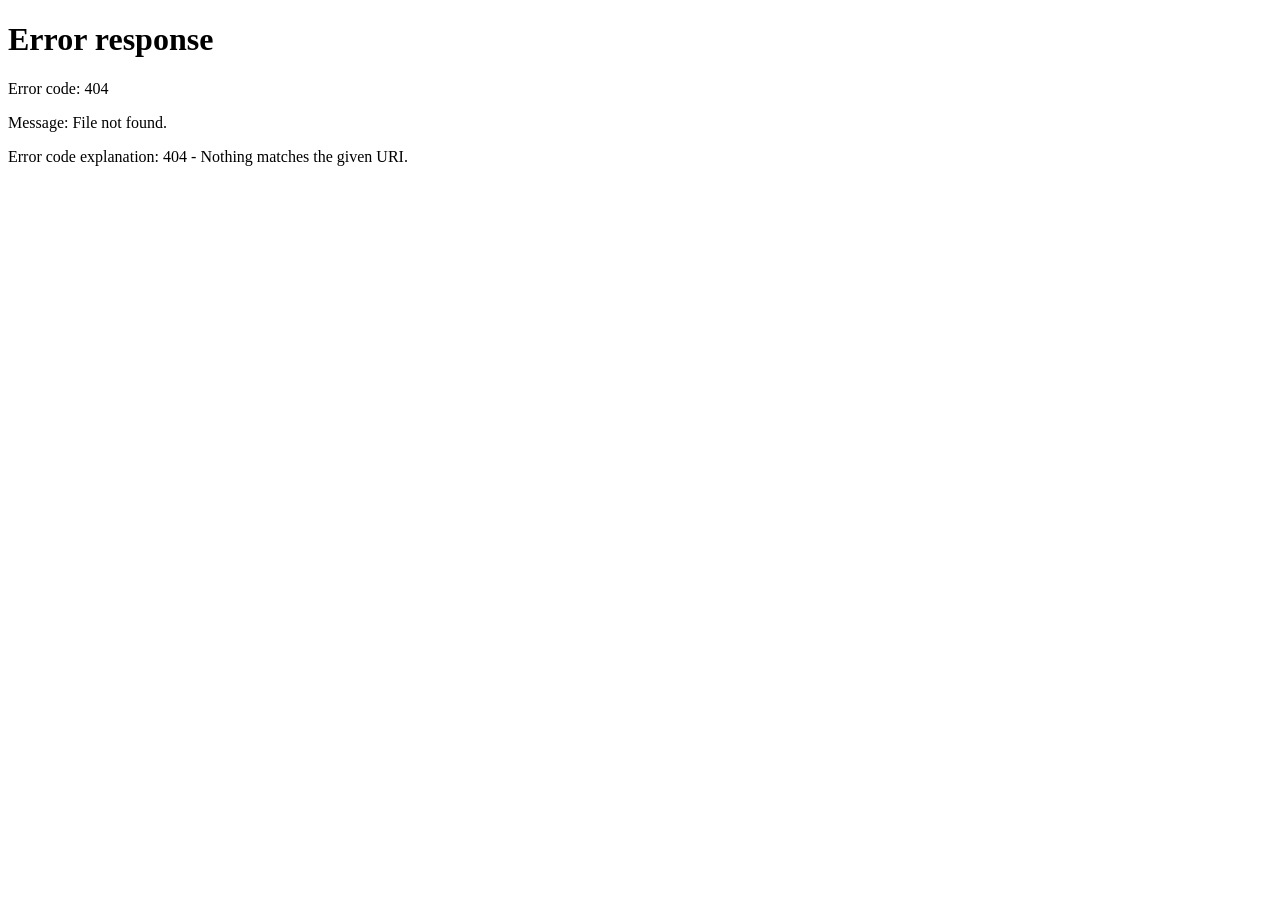
==== pages/bible.html @ bc44332d "Add files via upload" ====
<!DOCTYPE html>
<html lang="en">
<head>
  <meta charset="UTF-8" />
  <meta name="viewport" content="width=device-width, initial-scale=1.0" />
  <title>Faith & Flow — Bible</title>
  <link rel="stylesheet" href="../css/style.css" />
</head>
<body>

<canvas id="petal-canvas"></canvas>

<header class="app-header">
  <a href="dashboard.html" class="logo"><span class="logo-bloom">🌸</span> Faith &amp; Flow</a>
  <nav><ul class="nav-links">
    <li><a href="dashboard.html">Today</a></li>
    <li><a href="bible.html" class="active">Bible</a></li>
    <li><a href="books.html">Books</a></li>
  </ul></nav>
  <div class="header-right">
    <span class="user-name" id="user-name"></span>
    <button class="btn-logout" onclick="Auth.logout()">Sign out</button>
  </div>
</header>

<main class="page-wrap">
  <div class="bible-hero">
    <h1>The whole Bible</h1>
    <p class="progress-info" id="progress-text"></p>
    <div class="prog-bar"><div class="prog-fill" id="global-bar" style="width:0%"></div></div>
  </div>
  <div id="bible-root"></div>
</main>

<!-- Reflection modal -->
<div class="modal-overlay" id="modal" onclick="closeModal(event)">
  <div class="modal">
    <h3 id="modal-title">Reflection</h3>
    <p class="modal-sub" id="modal-sub"></p>
    <textarea id="modal-text" placeholder="What stood out to you in this chapter? Any thoughts, questions, or verses that hit different…"></textarea>
    <div class="modal-actions">
      <button class="btn-ghost" onclick="closeModalDirect()">Close</button>
      <button class="btn-save" onclick="saveReflection()">Save reflection</button>
    </div>
  </div>
</div>

<script src="../js/auth.js"></script>
<script src="../js/store.js"></script>
<script src="../js/bible.js"></script>
<script>
  if (!Auth.requireAuth()) throw '';
  document.getElementById('user-name').textContent = Auth.currentUser().name;

  // ── Floating petals ───────────────────────────────
  (function(){
    const canvas = document.getElementById('petal-canvas');
    const ctx = canvas.getContext('2d');
    const petals = [];
    const EMOJIS = ['🌸','🌺','✿','❀','🌷','✦','⋆'];
    function resize(){ canvas.width = window.innerWidth; canvas.height = window.innerHeight; }
    window.addEventListener('resize', resize); resize();
    for (let i = 0; i < 18; i++) {
      petals.push({
        x: Math.random()*window.innerWidth, y: Math.random()*window.innerHeight,
        size: 10+Math.random()*12, speedY: .18+Math.random()*.4,
        speedX: (Math.random()-.5)*.22, rot: Math.random()*Math.PI*2,
        rotSpeed: (Math.random()-.5)*.013, opacity: .1+Math.random()*.2,
        emoji: EMOJIS[Math.floor(Math.random()*EMOJIS.length)],
        wobble: Math.random()*Math.PI*2, wobbleSpeed: .01+Math.random()*.018,
      });
    }
    function draw(){
      ctx.clearRect(0,0,canvas.width,canvas.height);
      petals.forEach(p=>{
        ctx.save(); ctx.globalAlpha=p.opacity;
        ctx.translate(p.x,p.y); ctx.rotate(p.rot);
        ctx.font=`${p.size}px serif`; ctx.textAlign='center'; ctx.textBaseline='middle';
        ctx.fillText(p.emoji,0,0); ctx.restore();
        p.y+=p.speedY; p.x+=p.speedX+Math.sin(p.wobble)*.22;
        p.rot+=p.rotSpeed; p.wobble+=p.wobbleSpeed;
        if(p.y>canvas.height+20){ p.y=-20; p.x=Math.random()*canvas.width; }
        if(p.x<-20) p.x=canvas.width+20;
        if(p.x>canvas.width+20) p.x=-20;
      });
      requestAnimationFrame(draw);
    }
    draw();
  })();

  let activeBook = null, activeChapter = null;

  function refreshGlobal() {
    const read = Store.totalChaptersRead();
    const pct  = ((read / TOTAL_CHAPTERS) * 100).toFixed(1);
    document.getElementById('progress-text').textContent =
      `${read.toLocaleString()} of ${TOTAL_CHAPTERS.toLocaleString()} chapters read (${pct}%)`;
    document.getElementById('global-bar').style.width = pct + '%';
  }

  function renderBook(book) {
    const total = book.chapters; let readCount = 0;
    for (let c = 1; c <= total; c++) if (Store.isChapterRead(book.name, c)) readCount++;
    const pct = total > 0 ? (readCount / total) * 100 : 0;
    const id = 'acc-' + book.name.replace(/\s/g,'_');
    return `
      <div class="book-accordion" id="${id}">
        <div class="book-head" onclick="toggleAccordion(this)" role="button" tabindex="0"
             onkeydown="if(event.key==='Enter'||event.key===' ')toggleAccordion(this)">
          <span class="book-name">${book.name}</span>
          <span class="book-progress" id="${id}-prog">${readCount}/${total}</span>
          <div class="mini-bar"><div class="mini-fill" id="${id}-bar" style="width:${pct}%"></div></div>
          <span class="chevron">▾</span>
        </div>
        <div class="chapter-grid" style="display:none">
          ${Array.from({length: total}, (_,i) => {
            const c = i + 1;
            const read = Store.isChapterRead(book.name, c);
            const hasNote = Store.getReflection(book.name, c).trim().length > 0;
            return `<button class="ch-btn${read?' read':''}${hasNote?' has-note':''}"
              onclick="toggleChapter('${book.name}',${c},this)"
              oncontextmenu="openReflection('${book.name}',${c});return false"
              title="${read?'Read':'Not read'}${hasNote?' · has reflection':''}">${c}</button>`;
          }).join('')}
          <div style="width:100%;padding-top:4px">
            <p class="weekly-note">Right-click a chapter to write a reflection · gold dot = has reflection</p>
          </div>
        </div>
      </div>`;
  }

  function buildBible() {
    const root = document.getElementById('bible-root');
    const ot = BIBLE_BOOKS.filter(b => b.testament === 'OT');
    const nt = BIBLE_BOOKS.filter(b => b.testament === 'NT');
    root.innerHTML = `
      <div class="testament-label">Old Testament</div>
      ${ot.map(renderBook).join('')}
      <div class="testament-label">New Testament</div>
      ${nt.map(renderBook).join('')}`;
    refreshGlobal();
  }

  function toggleAccordion(head) {
    const acc  = head.closest('.book-accordion');
    const grid = acc.querySelector('.chapter-grid');
    const open = acc.classList.toggle('open');
    grid.style.display = open ? 'flex' : 'none';
  }

  function toggleChapter(book, chapter, btn) {
    const nowRead = Store.toggleChapter(book, chapter);
    btn.classList.toggle('read', nowRead);
    const note = Store.getReflection(book, chapter).trim().length > 0;
    btn.classList.toggle('has-note', note);
    btn.title = (nowRead ? 'Read' : 'Not read') + (note ? ' · has reflection' : '');
    btn.style.transform = 'scale(1.35)';
    setTimeout(() => btn.style.transform = '', 220);

    const bookData = BIBLE_BOOKS.find(b => b.name === book);
    let readCount = 0;
    for (let c = 1; c <= bookData.chapters; c++) if (Store.isChapterRead(book, c)) readCount++;
    const id = 'acc-' + book.replace(/\s/g,'_');
    document.getElementById(id+'-prog').textContent = `${readCount}/${bookData.chapters}`;
    document.getElementById(id+'-bar').style.width = ((readCount/bookData.chapters)*100) + '%';

    Store.saveDay(Store.todayKey(), { bibleChapter: true });
    refreshGlobal();
  }

  function openReflection(book, chapter) {
    activeBook = book; activeChapter = chapter;
    document.getElementById('modal-title').textContent = `${book} — Chapter ${chapter}`;
    document.getElementById('modal-sub').textContent = 'Your reflection on this chapter';
    document.getElementById('modal-text').value = Store.getReflection(book, chapter);
    document.getElementById('modal').classList.add('show');
    setTimeout(() => document.getElementById('modal-text').focus(), 80);
  }

  function closeModal(e) {
    if (e.target === document.getElementById('modal')) closeModalDirect();
  }
  function closeModalDirect() { document.getElementById('modal').classList.remove('show'); }

  function saveReflection() {
    Store.saveReflection(activeBook, activeChapter, document.getElementById('modal-text').value);
    closeModalDirect();
    const note = document.getElementById('modal-text').value.trim().length > 0;
    const btn = document.querySelector(`[onclick="toggleChapter('${activeBook}',${activeChapter},this)"]`);
    if (btn) {
      btn.classList.toggle('has-note', note);
      btn.title = (Store.isChapterRead(activeBook, activeChapter) ? 'Read' : 'Not read') + (note ? ' · has reflection' : '');
    }
  }

  document.addEventListener('keydown', e => { if (e.key === 'Escape') closeModalDirect(); });

  buildBible();
</script>
</body>
</html>
---- css/style.css ----
@import url('https://fonts.googleapis.com/css2?family=Playfair+Display:ital,wght@0,400;0,600;0,700;1,400;1,600&family=Inter:wght@300;400;500;600&family=Dancing+Script:wght@600;700&display=swap');

/* ── Tokens ─────────────────────────────────────────── */
:root {
  --blush:     #FDF0F5;
  --blush2:    #FBE8F3;
  --plum:      #3D1F4E;
  --plum2:     #52296A;
  --rose:      #E8829A;
  --rose2:     #F4A0B5;
  --lavender:  #C4A8E0;
  --lavender2: #D8C4F0;
  --mauve:     #9B7BAD;
  --petal:     #F0D6E8;
  --petal2:    #FAE8F4;
  --white:     #FFFBFE;
  --ink:       #2A1535;
  --muted:     #8E7A98;
  --border:    #EDD5E8;
  --success:   #7BBEA0;
  --gold:      #D4A853;
  --serif:     'Playfair Display', Georgia, serif;
  --sans:      'Inter', system-ui, sans-serif;
  --script:    'Dancing Script', cursive;
}
@media (prefers-color-scheme: dark) {
  :root:not([data-theme="light"]) {
    --blush:#1A0D22; --blush2:#220F2E; --plum:#E0C6F0; --plum2:#CEACEC;
    --rose:#E8829A; --rose2:#F4A0B5; --lavender:#C4A8E0; --lavender2:#D8C4F0;
    --mauve:#B09ABE; --petal:#2D1840; --petal2:#381A4C; --white:#201030;
    --ink:#F0E4F8; --muted:#A890B8; --border:#4A2860; --gold:#E4C070;
    color-scheme: dark;
  }
}
:root[data-theme="dark"] {
  --blush:#1A0D22; --blush2:#220F2E; --plum:#E0C6F0; --plum2:#CEACEC;
  --rose:#E8829A; --rose2:#F4A0B5; --lavender:#C4A8E0; --lavender2:#D8C4F0;
  --mauve:#B09ABE; --petal:#2D1840; --petal2:#381A4C; --white:#201030;
  --ink:#F0E4F8; --muted:#A890B8; --border:#4A2860; --gold:#E4C070;
  color-scheme: dark;
}

*, *::before, *::after { box-sizing: border-box; margin: 0; padding: 0; }
html, body { height: 100%; }
body {
  font-family: var(--sans);
  background: var(--blush);
  color: var(--ink);
  min-height: 100vh;
  overflow-x: hidden;
}
h1,h2,h3 { font-family: var(--serif); line-height: 1.25; }

/* ── Petal canvas ─────────────────────────────────── */
#petal-canvas {
  position: fixed; inset: 0;
  pointer-events: none; z-index: 0; opacity: .55;
}

/* ── Header / nav ─────────────────────────────────── */
.app-header {
  background: rgba(255,251,254,.88);
  backdrop-filter: blur(16px);
  -webkit-backdrop-filter: blur(16px);
  border-bottom: 1px solid var(--border);
  padding: 0 20px; height: 58px;
  display: flex; align-items: center; justify-content: space-between;
  position: sticky; top: env(safe-area-inset-top,0px); z-index: 50;
}
@media (prefers-color-scheme: dark) {
  :root:not([data-theme="light"]) .app-header { background: rgba(26,13,34,.88); }
}
:root[data-theme="dark"] .app-header { background: rgba(26,13,34,.88); }

.logo {
  font-family: var(--script); font-size: 1.4rem; color: var(--plum);
  text-decoration: none; display: flex; align-items: center; gap: 6px;
}
.logo-bloom { display: inline-block; animation: spin-slow 8s linear infinite; }
@keyframes spin-slow { to { transform: rotate(360deg); } }

.nav-links { display: flex; gap: 2px; list-style: none; }
.nav-links a {
  display: block; padding: 6px 16px; border-radius: 20px;
  font-family: var(--sans); font-size: .84rem; font-weight: 500;
  color: var(--mauve); text-decoration: none;
  transition: background .18s, color .18s, transform .1s;
}
.nav-links a:hover { background: var(--petal); color: var(--plum); transform: scale(1.04); }
.nav-links a.active {
  background: linear-gradient(135deg, var(--lavender2), var(--petal));
  color: var(--plum); box-shadow: 0 2px 12px rgba(196,168,224,.3);
}

.header-right { display: flex; align-items: center; gap: 10px; }
.user-name { font-size: .8rem; color: var(--muted); }
.btn-logout {
  background: none; border: 1.5px solid var(--border); border-radius: 8px;
  padding: 5px 12px; font-family: var(--sans); font-size: .78rem;
  color: var(--mauve); cursor: pointer; transition: all .18s;
}
.btn-logout:hover { border-color: var(--rose); color: var(--rose); }

/* ── Page wrap ────────────────────────────────────── */
.page-wrap {
  max-width: 820px; margin: 0 auto;
  padding: 28px 20px 80px; width: 100%;
  position: relative; z-index: 1;
}

/* ── Auth page ────────────────────────────────────── */
.auth-page {
  min-height: 100vh; display: flex; align-items: center;
  justify-content: center; padding: 20px;
  position: relative; z-index: 1;
}
.auth-card {
  background: var(--white); border: 1px solid var(--border);
  border-radius: 24px; padding: 36px 32px;
  width: 100%; max-width: 400px;
  box-shadow: 0 8px 40px rgba(61,31,78,.1);
}
.auth-logo { text-align: center; margin-bottom: 28px; }
.auth-logo .flower { font-size: 2.6rem; display: inline-block; animation: spin-slow 10s linear infinite; }
.auth-logo h1 { font-family: var(--script); font-size: 2rem; color: var(--plum); margin-top: 6px; }
.auth-logo p { font-size: .85rem; color: var(--muted); margin-top: 4px; }

.auth-tabs { display: flex; border-bottom: 1.5px solid var(--border); margin-bottom: 22px; }
.auth-tab {
  flex: 1; background: none; border: none; padding: 10px;
  font-family: var(--sans); font-size: .88rem; font-weight: 500;
  color: var(--muted); cursor: pointer;
  border-bottom: 2.5px solid transparent; margin-bottom: -1.5px;
  transition: color .18s, border-color .18s;
}
.auth-tab.active { color: var(--plum); border-bottom-color: var(--rose); }

.auth-error {
  background: #FDE8ED; color: #C0304A; border-radius: 8px;
  padding: 9px 12px; font-size: .82rem; margin-bottom: 16px;
  display: none;
}
.auth-error.show { display: block; }

.form-field { margin-bottom: 14px; }
.form-field label { display: block; font-size: .78rem; font-weight: 600; color: var(--plum); margin-bottom: 5px; letter-spacing: .02em; }
.form-field input {
  width: 100%; border: 1.5px solid var(--border); border-radius: 10px;
  padding: 10px 14px; font-family: var(--sans); font-size: .9rem;
  color: var(--ink); background: var(--blush);
  outline: none; transition: border-color .2s, box-shadow .2s;
}
.form-field input:focus { border-color: var(--lavender); box-shadow: 0 0 0 3px rgba(196,168,224,.15); background: var(--white); }
.form-field input::placeholder { color: var(--muted); }

.btn-primary {
  width: 100%; background: linear-gradient(135deg, var(--plum), var(--plum2));
  border: none; border-radius: 12px; padding: 12px;
  font-family: var(--sans); font-size: .95rem; font-weight: 600;
  color: white; cursor: pointer; margin-top: 6px;
  transition: all .2s; box-shadow: 0 4px 16px rgba(61,31,78,.25);
}
.btn-primary:hover { box-shadow: 0 6px 22px rgba(61,31,78,.35); transform: translateY(-1px); }

/* ── Dashboard hero ──────────────────────────────── */
.hero {
  text-align: center; padding: 32px 12px 24px;
  position: relative; overflow: hidden;
}
.hero-script {
  font-family: var(--script); font-size: clamp(2rem,6vw,2.8rem);
  color: var(--plum); line-height: 1.2; margin-bottom: 6px;
}
.hero-date {
  font-size: .78rem; color: var(--muted);
  letter-spacing: .06em; text-transform: uppercase;
}
.hero-sparkles { position: absolute; inset: 0; pointer-events: none; overflow: hidden; }
.spark {
  position: absolute; animation: sparkle-float var(--dur,3s) ease-in-out infinite var(--del,0s);
  opacity: 0;
}
@keyframes sparkle-float {
  0%   { opacity:0; transform:translateY(0) scale(.6) rotate(0deg); }
  30%  { opacity:1; }
  70%  { opacity:.7; }
  100% { opacity:0; transform:translateY(-60px) scale(1.1) rotate(20deg); }
}

/* ── Verse card ──────────────────────────────────── */
.verse-card {
  background: linear-gradient(135deg, var(--plum) 0%, var(--plum2) 100%);
  border-radius: 22px; padding: 22px 24px; margin-bottom: 18px;
  position: relative; overflow: hidden;
  box-shadow: 0 8px 32px rgba(61,31,78,.18);
}
.verse-card::before {
  content: '"'; position: absolute; top: -20px; left: 12px;
  font-family: var(--serif); font-size: 9rem;
  color: rgba(255,255,255,.06); line-height: 1;
}
.verse-tag {
  font-size: .68rem; font-weight: 600; letter-spacing: .1em;
  text-transform: uppercase; color: var(--rose2); margin-bottom: 10px;
  display: flex; align-items: center; gap: 6px;
}
.verse-tag::before { content: '✦'; font-size: .7rem; }
.verse-text {
  font-family: var(--serif); font-style: italic; font-size: 1.05rem;
  color: #F8F0FF; line-height: 1.65; margin-bottom: 10px;
  position: relative; z-index: 1;
}
.verse-ref { font-size: .75rem; color: var(--lavender); font-weight: 500; }

/* ── Rings strip ─────────────────────────────────── */
.rings-strip {
  display: grid; grid-template-columns: repeat(3,1fr);
  gap: 12px; margin-bottom: 18px;
}
.ring-tile {
  background: var(--white); border: 1px solid var(--border);
  border-radius: 20px; padding: 18px 10px 14px;
  display: flex; flex-direction: column; align-items: center; gap: 8px;
  position: relative; overflow: hidden;
  transition: box-shadow .2s, transform .2s;
}
.ring-tile:hover { box-shadow: 0 4px 20px rgba(196,168,224,.25); transform: translateY(-2px); }
.ring-wrap { position: relative; width: 66px; height: 66px; }
.ring-wrap svg { position: absolute; inset: 0; transform: rotate(-90deg); }
.ring-val {
  position: absolute; inset: 0;
  display: flex; align-items: center; justify-content: center;
  font-family: var(--serif); font-size: 1.15rem; font-weight: 600; color: var(--plum);
}
.ring-lbl { font-size: .68rem; color: var(--muted); text-align: center; }
.ring-shimmer {
  position: absolute; inset: 0; border-radius: 20px;
  background: linear-gradient(135deg, transparent 40%, rgba(255,255,255,.12) 60%, transparent 80%);
  background-size: 200% 200%; animation: shimmer 3s ease infinite; pointer-events: none;
}
@keyframes shimmer { 0% { background-position:200% 0; } 100% { background-position:-200% 0; } }

/* ── Panel ───────────────────────────────────────── */
.panel {
  background: var(--white); border: 1px solid var(--border);
  border-radius: 22px; padding: 22px; margin-bottom: 16px;
  position: relative; overflow: hidden; transition: box-shadow .2s;
}
.panel:hover { box-shadow: 0 4px 24px rgba(61,31,78,.06); }
.panel-header {
  display: flex; align-items: center;
  justify-content: space-between; margin-bottom: 18px;
}
.panel-title { font-family: var(--serif); font-size: 1.1rem; color: var(--plum); }
.panel-badge {
  font-size: .7rem; font-weight: 600; padding: 3px 10px;
  border-radius: 99px; background: var(--petal); color: var(--mauve);
  transition: all .3s;
}
.panel-badge.full { background: linear-gradient(135deg,var(--lavender),var(--rose)); color: white; }

/* ── Task rows ───────────────────────────────────── */
.task-row {
  display: flex; align-items: flex-start; gap: 14px;
  padding: 14px 0; border-bottom: 1px solid var(--blush2);
  position: relative;
}
.task-row:last-child { border-bottom: none; padding-bottom: 0; }
.task-row::before {
  content: ''; position: absolute; left: 0; right: 0; top: 0; bottom: 0;
  border-radius: 12px;
  background: linear-gradient(90deg, var(--petal2), transparent);
  opacity: 0; transition: opacity .3s; pointer-events: none;
}
.task-row.completed::before { opacity: 1; }

.tick {
  width: 30px; height: 30px; border-radius: 50%;
  border: 2px solid var(--lavender); background: transparent;
  cursor: pointer; flex-shrink: 0;
  display: flex; align-items: center; justify-content: center;
  font-size: 13px; color: transparent;
  transition: all .2s; margin-top: 1px;
}
.tick.done {
  background: linear-gradient(135deg, var(--lavender), var(--rose));
  border-color: transparent; color: white;
  box-shadow: 0 2px 12px rgba(196,168,224,.5);
}
.tick:hover:not(.done) { border-color: var(--rose); transform: scale(1.1); }

@keyframes bloom {
  0%   { transform:scale(1); }
  30%  { transform:scale(1.5) rotate(10deg); }
  60%  { transform:scale(.88) rotate(-5deg); }
  100% { transform:scale(1) rotate(0); }
}
@keyframes burst {
  0%   { box-shadow:0 0 0 0 rgba(232,130,154,.6); }
  70%  { box-shadow:0 0 0 14px rgba(232,130,154,0); }
  100% { box-shadow:0 0 0 0 rgba(232,130,154,0); }
}
.tick.pop { animation: bloom .4s ease, burst .4s ease; }

.task-body { flex: 1; min-width: 0; }
.task-label { font-size: .93rem; font-weight: 500; color: var(--ink); transition: color .2s; }
.task-label.done { color: var(--muted); text-decoration: line-through; }
.task-sub { font-size: .75rem; color: var(--mauve); margin-top: 3px; }
.task-sub a { color: var(--lavender); text-decoration: none; }
.task-sub a:hover { text-decoration: underline; }

.sermon-input {
  width: 100%; border: 1.5px solid var(--border); border-radius: 10px;
  padding: 8px 12px; margin-top: 8px;
  font-family: var(--sans); font-size: .84rem;
  color: var(--ink); background: var(--blush); outline: none;
  transition: border-color .2s, box-shadow .2s;
}
.sermon-input:focus { border-color: var(--lavender); box-shadow: 0 0 0 3px rgba(196,168,224,.15); background: var(--white); }
.sermon-input::placeholder { color: var(--muted); }

/* ── Week strip ──────────────────────────────────── */
.week-strip { display: grid; grid-template-columns: repeat(7,1fr); gap: 6px; }
.day-dot { display: flex; flex-direction: column; align-items: center; gap: 4px; }
.day-circle {
  width: 32px; height: 32px; border-radius: 50%;
  display: flex; align-items: center; justify-content: center;
  font-size: .72rem; font-weight: 600;
  border: 1.5px solid var(--border); background: var(--white); color: var(--muted);
  transition: all .2s;
}
.day-circle.today { border-color: var(--rose); color: var(--plum); font-weight: 700; }
.day-circle.done {
  background: linear-gradient(135deg,var(--lavender),var(--rose));
  border-color: transparent; color: white;
  box-shadow: 0 2px 8px rgba(196,168,224,.4);
}
.day-circle.partial { background: var(--petal2); border-color: var(--lavender); color: var(--plum); }
.day-name { font-size: .6rem; color: var(--muted); letter-spacing: .02em; }

/* ── Mood panel ──────────────────────────────────── */
.mood-row { display: flex; gap: 8px; flex-wrap: wrap; margin-bottom: 14px; }
.mood-btn {
  background: var(--blush); border: 1.5px solid var(--border);
  border-radius: 99px; padding: 6px 14px;
  font-size: .82rem; cursor: pointer; color: var(--mauve);
  transition: all .18s; display: flex; align-items: center; gap: 5px;
  font-family: var(--sans);
}
.mood-btn:hover, .mood-btn.active {
  background: linear-gradient(135deg, var(--petal), var(--blush2));
  border-color: var(--lavender); color: var(--plum);
  box-shadow: 0 2px 8px rgba(196,168,224,.25); transform: translateY(-1px);
}
.gratitude-input {
  width: 100%; border: 1.5px solid var(--border); border-radius: 12px;
  padding: 10px 14px; font-family: var(--sans); font-size: .875rem;
  color: var(--ink); background: var(--blush); outline: none; resize: none;
  transition: border-color .2s, box-shadow .2s; min-height: 70px; line-height: 1.55;
}
.gratitude-input:focus { border-color: var(--lavender); box-shadow: 0 0 0 3px rgba(196,168,224,.12); background: var(--white); }
.gratitude-input::placeholder { color: var(--muted); }

/* ── Book summary (dashboard) ────────────────────── */
.book-summary-card {
  background: linear-gradient(135deg, var(--petal2), var(--blush2));
  border: 1px solid var(--border); border-radius: 16px; padding: 16px 18px;
}
.book-week-bar { height: 6px; background: var(--border); border-radius: 99px; overflow: hidden; margin: 10px 0 4px; }
.book-week-fill {
  height: 100%;
  background: linear-gradient(90deg,var(--lavender),var(--rose));
  border-radius: 99px;
  transition: width .5s cubic-bezier(.34,1.56,.64,1);
}

/* ── Bible page ──────────────────────────────────── */
.bible-hero { margin-bottom: 24px; }
.bible-hero h1 { color: var(--plum); font-size: 1.7rem; }
.progress-info { font-size: .84rem; color: var(--muted); margin-top: 4px; }
.prog-bar { height: 8px; background: var(--border); border-radius: 99px; margin-top: 10px; overflow: hidden; }
.prog-fill {
  height: 100%;
  background: linear-gradient(90deg, var(--lavender), var(--rose));
  border-radius: 99px; transition: width .6s ease;
  position: relative; overflow: hidden;
}
.prog-fill::after {
  content: ''; position: absolute; inset: 0;
  background: linear-gradient(90deg, transparent 30%, rgba(255,255,255,.35) 60%, transparent 90%);
  animation: shine 2.2s linear infinite;
}
@keyframes shine { from { transform:translateX(-100%); } to { transform:translateX(200%); } }

.testament-label {
  font-size: .7rem; font-weight: 600; letter-spacing: .07em;
  color: var(--mauve); text-transform: uppercase;
  margin: 22px 0 10px; padding-bottom: 6px;
  border-bottom: 1px solid var(--border);
}
.book-accordion {
  background: var(--white); border: 1px solid var(--border);
  border-radius: 14px; margin-bottom: 6px; overflow: hidden;
  transition: box-shadow .2s;
}
.book-accordion:hover { box-shadow: 0 2px 12px rgba(61,31,78,.06); }
.book-head {
  display: flex; align-items: center; gap: 10px;
  padding: 13px 16px; cursor: pointer; user-select: none;
  transition: background .15s;
}
.book-head:hover { background: var(--blush); }
.book-name { flex: 1; font-size: .9rem; font-weight: 500; color: var(--plum); }
.book-progress { font-size: .73rem; color: var(--muted); white-space: nowrap; }
.mini-bar { width: 52px; height: 4px; background: var(--border); border-radius: 99px; overflow: hidden; }
.mini-fill { height: 100%; background: linear-gradient(90deg,var(--lavender),var(--rose)); border-radius: 99px; transition: width .4s; }
.chevron { color: var(--mauve); font-size: 11px; transition: transform .25s; }
.book-accordion.open .chevron { transform: rotate(180deg); }

.chapter-grid {
  display: flex; flex-wrap: wrap; gap: 6px;
  padding: 6px 14px 14px;
  border-top: 1px solid var(--blush2); background: var(--blush);
}
.ch-btn {
  width: 34px; height: 34px; border-radius: 8px;
  border: 1.5px solid var(--border); background: var(--white);
  font-family: var(--sans); font-size: .72rem; color: var(--mauve);
  cursor: pointer; display: flex; align-items: center; justify-content: center;
  transition: all .15s; position: relative;
}
.ch-btn:hover { border-color: var(--lavender); color: var(--plum); transform: scale(1.1); box-shadow: 0 2px 8px rgba(196,168,224,.3); }
.ch-btn.read {
  background: linear-gradient(135deg, var(--lavender), var(--rose));
  border-color: transparent; color: white;
  box-shadow: 0 2px 6px rgba(196,168,224,.35);
}
.ch-btn.has-note::after {
  content: ''; position: absolute; bottom: 2px; right: 2px;
  width: 6px; height: 6px; border-radius: 50%;
  background: var(--gold); box-shadow: 0 0 4px var(--gold);
}
.weekly-note { font-size: .7rem; color: var(--muted); margin-top: 6px; font-style: italic; }

/* ── Reflection modal ────────────────────────────── */
.modal-overlay {
  position: fixed; inset: 0;
  background: rgba(41,15,55,.5); backdrop-filter: blur(8px);
  display: flex; align-items: center; justify-content: center;
  padding: 16px; opacity: 0; pointer-events: none;
  transition: opacity .25s; z-index: 200;
}
.modal-overlay.show { opacity: 1; pointer-events: all; }
.modal {
  background: var(--white); border-radius: 24px; padding: 28px;
  width: 100%; max-width: 500px;
  transform: translateY(20px) scale(.97);
  transition: transform .28s cubic-bezier(.34,1.56,.64,1);
  box-shadow: 0 20px 60px rgba(61,31,78,.2); border: 1px solid var(--border);
}
.modal-overlay.show .modal { transform: translateY(0) scale(1); }
.modal h3 { font-size: 1.15rem; color: var(--plum); margin-bottom: 4px; }
.modal-sub { font-size: .75rem; color: var(--muted); margin-bottom: 16px; }
.modal textarea {
  width: 100%; min-height: 130px;
  border: 1.5px solid var(--border); border-radius: 12px;
  padding: 12px 14px; font-family: var(--sans); font-size: .875rem;
  color: var(--ink); background: var(--blush); resize: vertical;
  outline: none; line-height: 1.65; transition: border-color .2s, box-shadow .2s;
}
.modal textarea:focus { border-color: var(--lavender); box-shadow: 0 0 0 3px rgba(196,168,224,.12); background: var(--white); }
.modal textarea::placeholder { color: var(--muted); }
.modal-actions { display: flex; justify-content: flex-end; gap: 10px; margin-top: 16px; }
.btn-ghost {
  background: none; border: 1.5px solid var(--border); border-radius: 10px;
  padding: 8px 16px; font-family: var(--sans); font-size: .85rem;
  color: var(--mauve); cursor: pointer; transition: all .18s;
}
.btn-ghost:hover { border-color: var(--mauve); }
.btn-save {
  background: linear-gradient(135deg, var(--plum), var(--plum2)); border: none;
  border-radius: 10px; padding: 8px 20px; font-family: var(--sans); font-size: .85rem;
  color: white; cursor: pointer; transition: all .18s;
  box-shadow: 0 4px 14px rgba(61,31,78,.25);
}
.btn-save:hover { box-shadow: 0 6px 20px rgba(61,31,78,.35); transform: translateY(-1px); }

/* ── Books page ──────────────────────────────────── */
.books-wrap { }
.add-book-form { display: flex; gap: 10px; margin-bottom: 20px; }
.add-book-form input {
  flex: 1; border: 1.5px solid var(--border); border-radius: 12px;
  padding: 10px 14px; font-family: var(--sans); font-size: .9rem;
  color: var(--ink); background: var(--white); outline: none;
  transition: border-color .2s, box-shadow .2s;
}
.add-book-form input:focus { border-color: var(--lavender); box-shadow: 0 0 0 3px rgba(196,168,224,.12); }
.add-book-form input::placeholder { color: var(--muted); }
.btn-add {
  background: linear-gradient(135deg, var(--rose), #D4607A);
  border: none; border-radius: 12px; padding: 10px 20px;
  font-family: var(--sans); font-size: .9rem; font-weight: 500;
  color: white; cursor: pointer; white-space: nowrap;
  transition: all .18s; box-shadow: 0 4px 14px rgba(232,130,154,.3);
}
.btn-add:hover { box-shadow: 0 6px 20px rgba(232,130,154,.4); transform: translateY(-1px); }

.book-card {
  background: var(--white); border: 1px solid var(--border);
  border-radius: 20px; padding: 20px; margin-bottom: 12px;
  transition: box-shadow .2s, transform .2s;
  position: relative; overflow: hidden;
}
.book-card::before {
  content: ''; position: absolute; left: 0; top: 0; bottom: 0; width: 4px;
  background: linear-gradient(180deg, var(--lavender), var(--rose));
  border-radius: 4px 0 0 4px;
}
.book-card:hover { box-shadow: 0 6px 24px rgba(61,31,78,.09); transform: translateY(-1px); }
.book-card.completed { opacity: .65; }
.book-card.completed::before { background: var(--success); }
.book-card-top { display: flex; align-items: flex-start; justify-content: space-between; gap: 10px; margin-bottom: 14px; }
.book-card-title { font-family: var(--serif); font-size: 1.05rem; color: var(--plum); font-weight: 600; }
.book-card.completed .book-card-title { text-decoration: line-through; }
.badge-done {
  background: linear-gradient(135deg,#D8F3E8,#C0EDDB); color: #2A7A52;
  font-size: .68rem; font-weight: 700; padding: 3px 10px;
  border-radius: 99px; white-space: nowrap;
}
.chapters-row { display: flex; align-items: center; gap: 10px; }
.mini-bar-book { flex: 1; height: 6px; background: var(--border); border-radius: 99px; overflow: hidden; }
.mini-fill-book {
  height: 100%; background: linear-gradient(90deg,var(--lavender),var(--rose));
  border-radius: 99px; transition: width .5s cubic-bezier(.34,1.56,.64,1);
}
.chapters-label { font-size: .73rem; color: var(--muted); white-space: nowrap; }
.chapter-controls { display: flex; gap: 8px; flex-wrap: wrap; margin-top: 14px; }
.btn-sm {
  background: none; border: 1.5px solid var(--border); border-radius: 99px;
  padding: 5px 13px; font-family: var(--sans); font-size: .75rem;
  color: var(--mauve); cursor: pointer; transition: all .15s;
}
.btn-sm:hover { border-color: var(--rose); color: var(--rose); background: var(--petal2); }
.done-btn { border-color: var(--success); color: var(--success); }
.done-btn:hover { background: var(--success); color: white; border-color: var(--success); }

/* ── Confetti ─────────────────────────────────────── */
.confetti-piece {
  position: fixed; pointer-events: none; z-index: 999;
  border-radius: 2px; animation: confetti-fall 1.2s ease-in forwards;
}
@keyframes confetti-fall {
  0%   { transform:translateY(-20px) rotate(0); opacity:1; }
  100% { transform:translateY(100vh) rotate(720deg); opacity:0; }
}

/* ── Responsive ──────────────────────────────────── */
@media (max-width: 500px) {
  .rings-strip { gap: 8px; }
  .ring-wrap { width: 54px; height: 54px; }
  .ring-val { font-size: .95rem; }
  .week-strip { gap: 3px; }
  .day-circle { width: 28px; height: 28px; font-size: .62rem; }
  .mood-btn { padding: 5px 10px; font-size: .78rem; }
}
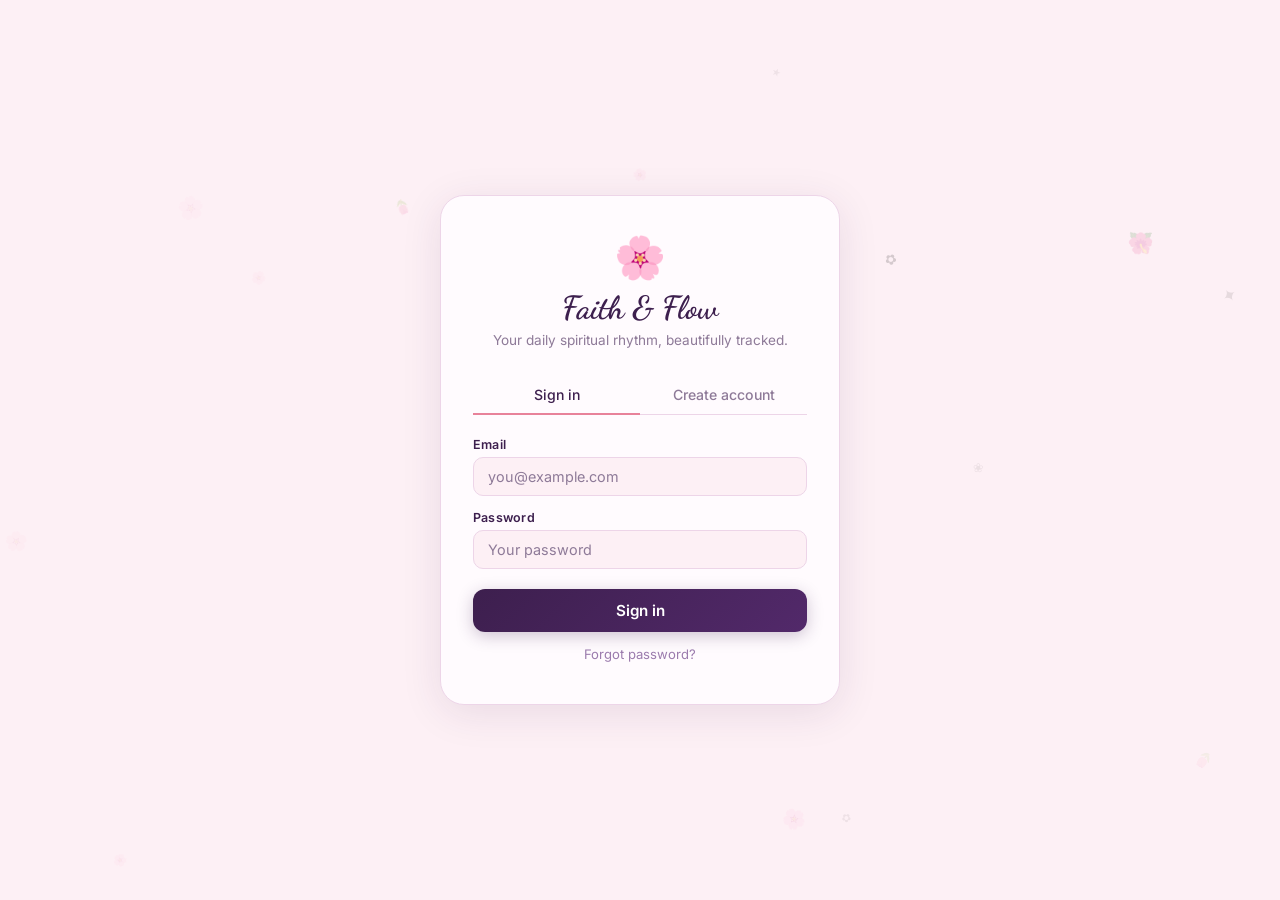
==== commit 6eb21119: "Add files via upload" ====
--- a/pages/bible.html
+++ b/pages/bible.html
@@ -5,6 +5,105 @@
   <meta name="viewport" content="width=device-width, initial-scale=1.0" />
   <title>Faith & Flow — Bible</title>
   <link rel="stylesheet" href="../css/style.css" />
+  <style>
+    /* ── Bible reader ── */
+    .bible-tabs { display:flex; gap:8px; margin-bottom:20px; }
+    .btab {
+      flex:1; padding:9px 14px; border-radius:12px; border:1.5px solid var(--border);
+      font-family:var(--sans); font-size:.84rem; font-weight:500; cursor:pointer;
+      background:var(--white); color:var(--mauve); transition:all .18s;
+    }
+    .btab.active {
+      background:linear-gradient(135deg,var(--lavender2),var(--petal));
+      color:var(--plum); border-color:var(--lavender); box-shadow:0 2px 12px rgba(196,168,224,.3);
+    }
+    /* reader panel */
+    .reader-wrap { background:var(--white); border:1px solid var(--border); border-radius:22px; overflow:hidden; }
+    .reader-toolbar {
+      display:flex; align-items:center; gap:10px; padding:14px 18px;
+      border-bottom:1px solid var(--border); flex-wrap:wrap;
+    }
+    .reader-toolbar select {
+      border:1.5px solid var(--border); border-radius:10px; padding:6px 10px;
+      font-family:var(--sans); font-size:.84rem; color:var(--ink);
+      background:var(--blush); outline:none; cursor:pointer;
+      transition:border-color .2s;
+    }
+    .reader-toolbar select:focus { border-color:var(--lavender); }
+    .btn-nav {
+      background:var(--blush); border:1.5px solid var(--border); border-radius:8px;
+      padding:6px 12px; font-size:.82rem; color:var(--mauve); cursor:pointer;
+      transition:all .15s; font-family:var(--sans);
+    }
+    .btn-nav:hover { border-color:var(--lavender); color:var(--plum); }
+    .btn-nav:disabled { opacity:.4; cursor:not-allowed; }
+    .btn-mark-read {
+      margin-left:auto; background:linear-gradient(135deg,var(--lavender),var(--rose));
+      border:none; border-radius:10px; padding:7px 16px;
+      font-family:var(--sans); font-size:.82rem; font-weight:600;
+      color:white; cursor:pointer; transition:all .2s;
+      box-shadow:0 2px 10px rgba(196,168,224,.35);
+    }
+    .btn-mark-read:hover { box-shadow:0 4px 16px rgba(196,168,224,.5); transform:translateY(-1px); }
+    .btn-mark-read.done-read {
+      background:linear-gradient(135deg,var(--success),#5aad8a);
+    }
+    .reader-body { padding:24px 28px 20px; }
+    .reader-chapter-title {
+      font-family:var(--serif); font-size:1.35rem; color:var(--plum);
+      margin-bottom:18px; font-style:italic;
+    }
+    .reader-loading { text-align:center; padding:40px; color:var(--muted); font-size:.9rem; }
+    .reader-error { text-align:center; padding:30px; color:var(--rose); font-size:.85rem; }
+    .verse-line {
+      display:flex; gap:10px; margin-bottom:8px; line-height:1.75;
+    }
+    .verse-num {
+      font-size:.68rem; font-weight:700; color:var(--lavender);
+      min-width:22px; padding-top:3px; user-select:none; flex-shrink:0;
+    }
+    .verse-txt { font-size:.95rem; color:var(--ink); }
+
+    /* ── Reflection section inside reader ── */
+    .reflection-section {
+      margin-top:28px; border-top:1px solid var(--border); padding-top:20px;
+    }
+    .reflection-section h4 {
+      font-family:var(--serif); font-size:1rem; color:var(--plum); margin-bottom:12px;
+    }
+    .reflection-entry {
+      background:var(--blush2); border:1px solid var(--border); border-radius:14px;
+      padding:14px 16px; margin-bottom:10px; position:relative;
+    }
+    .reflection-entry-text { font-size:.875rem; color:var(--ink); line-height:1.6; white-space:pre-wrap; }
+    .reflection-entry-date { font-size:.68rem; color:var(--muted); margin-top:6px; }
+    .btn-delete-ref {
+      position:absolute; top:10px; right:12px; background:none; border:none;
+      color:var(--muted); cursor:pointer; font-size:.8rem; padding:2px 6px;
+      border-radius:6px; transition:color .15s, background .15s;
+    }
+    .btn-delete-ref:hover { color:var(--rose); background:var(--petal2); }
+    .new-reflection {
+      margin-top:8px;
+    }
+    .new-reflection textarea {
+      width:100%; border:1.5px solid var(--border); border-radius:12px;
+      padding:10px 14px; font-family:var(--sans); font-size:.875rem;
+      color:var(--ink); background:var(--blush); resize:vertical;
+      min-height:80px; outline:none; line-height:1.6;
+      transition:border-color .2s, box-shadow .2s;
+    }
+    .new-reflection textarea:focus { border-color:var(--lavender); box-shadow:0 0 0 3px rgba(196,168,224,.12); background:var(--white); }
+    .new-reflection textarea::placeholder { color:var(--muted); }
+    .new-reflection-actions { display:flex; justify-content:flex-end; gap:8px; margin-top:8px; }
+    .btn-save-ref {
+      background:linear-gradient(135deg,var(--plum),var(--plum2)); border:none;
+      border-radius:9px; padding:7px 18px; font-family:var(--sans); font-size:.82rem;
+      font-weight:600; color:white; cursor:pointer; transition:all .18s;
+      box-shadow:0 3px 12px rgba(61,31,78,.2);
+    }
+    .btn-save-ref:hover { box-shadow:0 5px 18px rgba(61,31,78,.3); transform:translateY(-1px); }
+  </style>
 </head>
 <body>
 
@@ -16,6 +115,7 @@
     <li><a href="dashboard.html">Today</a></li>
     <li><a href="bible.html" class="active">Bible</a></li>
     <li><a href="books.html">Books</a></li>
+    <li><a href="journal.html">Journal</a></li>
   </ul></nav>
   <div class="header-right">
     <span class="user-name" id="user-name"></span>
@@ -29,21 +129,34 @@
     <p class="progress-info" id="progress-text"></p>
     <div class="prog-bar"><div class="prog-fill" id="global-bar" style="width:0%"></div></div>
   </div>
-  <div id="bible-root"></div>
-</main>
-
-<!-- Reflection modal -->
-<div class="modal-overlay" id="modal" onclick="closeModal(event)">
-  <div class="modal">
-    <h3 id="modal-title">Reflection</h3>
-    <p class="modal-sub" id="modal-sub"></p>
-    <textarea id="modal-text" placeholder="What stood out to you in this chapter? Any thoughts, questions, or verses that hit different…"></textarea>
-    <div class="modal-actions">
-      <button class="btn-ghost" onclick="closeModalDirect()">Close</button>
-      <button class="btn-save" onclick="saveReflection()">Save reflection</button>
+
+  <!-- View tabs -->
+  <div class="bible-tabs">
+    <button class="btab active" id="tab-tracker" onclick="switchTab('tracker')">📖 Chapter Tracker</button>
+    <button class="btab" id="tab-reader" onclick="switchTab('reader')">✨ Read the Bible</button>
+  </div>
+
+  <!-- Tracker view -->
+  <div id="view-tracker">
+    <div id="bible-root"></div>
+  </div>
+
+  <!-- Reader view -->
+  <div id="view-reader" style="display:none">
+    <div class="reader-wrap">
+      <div class="reader-toolbar">
+        <select id="sel-book" onchange="onBookChange()"></select>
+        <select id="sel-chapter" onchange="loadChapter()"></select>
+        <button class="btn-nav" id="btn-prev" onclick="navChapter(-1)">← Prev</button>
+        <button class="btn-nav" id="btn-next" onclick="navChapter(1)">Next →</button>
+        <button class="btn-mark-read" id="btn-mark-read" onclick="markCurrentRead()">Mark as read ✓</button>
+      </div>
+      <div class="reader-body">
+        <div id="reader-content"><div class="reader-loading">Select a book and chapter to begin reading 🌸</div></div>
+      </div>
     </div>
   </div>
-</div>
+</main>
 
 <script src="../js/auth.js"></script>
 <script src="../js/store.js"></script>
@@ -88,8 +201,16 @@
     draw();
   })();
 
-  let activeBook = null, activeChapter = null;
-
+  // ── Tab switching ─────────────────────────────────
+  function switchTab(tab) {
+    document.getElementById('view-tracker').style.display = tab === 'tracker' ? '' : 'none';
+    document.getElementById('view-reader').style.display  = tab === 'reader'  ? '' : 'none';
+    document.getElementById('tab-tracker').classList.toggle('active', tab === 'tracker');
+    document.getElementById('tab-reader').classList.toggle('active',  tab === 'reader');
+    if (tab === 'reader' && !readerInitialized) initReader();
+  }
+
+  // ── Global progress ───────────────────────────────
   function refreshGlobal() {
     const read = Store.totalChaptersRead();
     const pct  = ((read / TOTAL_CHAPTERS) * 100).toFixed(1);
@@ -98,6 +219,7 @@
     document.getElementById('global-bar').style.width = pct + '%';
   }
 
+  // ── Tracker view ──────────────────────────────────
   function renderBook(book) {
     const total = book.chapters; let readCount = 0;
     for (let c = 1; c <= total; c++) if (Store.isChapterRead(book.name, c)) readCount++;
@@ -116,14 +238,15 @@
           ${Array.from({length: total}, (_,i) => {
             const c = i + 1;
             const read = Store.isChapterRead(book.name, c);
-            const hasNote = Store.getReflection(book.name, c).trim().length > 0;
+            const refs = Store.getReflections(book.name, c);
+            const hasNote = refs.length > 0;
             return `<button class="ch-btn${read?' read':''}${hasNote?' has-note':''}"
               onclick="toggleChapter('${book.name}',${c},this)"
-              oncontextmenu="openReflection('${book.name}',${c});return false"
-              title="${read?'Read':'Not read'}${hasNote?' · has reflection':''}">${c}</button>`;
+              title="${read?'Read':'Unread'}${hasNote?' · '+refs.length+' reflection(s)':''} · Click to toggle, right-click to open in reader"
+              oncontextmenu="openInReader('${book.name}',${c});return false">${c}</button>`;
           }).join('')}
           <div style="width:100%;padding-top:4px">
-            <p class="weekly-note">Right-click a chapter to write a reflection · gold dot = has reflection</p>
+            <p class="weekly-note">Click to mark read/unread · Right-click to open in reader ✨</p>
           </div>
         </div>
       </div>`;
@@ -151,9 +274,10 @@
   function toggleChapter(book, chapter, btn) {
     const nowRead = Store.toggleChapter(book, chapter);
     btn.classList.toggle('read', nowRead);
-    const note = Store.getReflection(book, chapter).trim().length > 0;
-    btn.classList.toggle('has-note', note);
-    btn.title = (nowRead ? 'Read' : 'Not read') + (note ? ' · has reflection' : '');
+    const refs = Store.getReflections(book, chapter);
+    const hasNote = refs.length > 0;
+    btn.classList.toggle('has-note', hasNote);
+    btn.title = (nowRead ? 'Read' : 'Unread') + (hasNote ? ` · ${refs.length} reflection(s)` : '') + ' · Right-click to open in reader';
     btn.style.transform = 'scale(1.35)';
     setTimeout(() => btn.style.transform = '', 220);
 
@@ -168,32 +292,187 @@
     refreshGlobal();
   }
 
-  function openReflection(book, chapter) {
-    activeBook = book; activeChapter = chapter;
-    document.getElementById('modal-title').textContent = `${book} — Chapter ${chapter}`;
-    document.getElementById('modal-sub').textContent = 'Your reflection on this chapter';
-    document.getElementById('modal-text').value = Store.getReflection(book, chapter);
-    document.getElementById('modal').classList.add('show');
-    setTimeout(() => document.getElementById('modal-text').focus(), 80);
-  }
-
-  function closeModal(e) {
-    if (e.target === document.getElementById('modal')) closeModalDirect();
-  }
-  function closeModalDirect() { document.getElementById('modal').classList.remove('show'); }
-
-  function saveReflection() {
-    Store.saveReflection(activeBook, activeChapter, document.getElementById('modal-text').value);
-    closeModalDirect();
-    const note = document.getElementById('modal-text').value.trim().length > 0;
-    const btn = document.querySelector(`[onclick="toggleChapter('${activeBook}',${activeChapter},this)"]`);
-    if (btn) {
-      btn.classList.toggle('has-note', note);
-      btn.title = (Store.isChapterRead(activeBook, activeChapter) ? 'Read' : 'Not read') + (note ? ' · has reflection' : '');
-    }
-  }
-
-  document.addEventListener('keydown', e => { if (e.key === 'Escape') closeModalDirect(); });
+  function openInReader(bookName, chapter) {
+    switchTab('reader');
+    if (!readerInitialized) initReader();
+    const sel = document.getElementById('sel-book');
+    sel.value = bookName;
+    onBookChange(chapter);
+  }
+
+  // ── Bible Reader ──────────────────────────────────
+  let readerInitialized = false;
+  let currentBook = null;
+  let currentChapter = 1;
+  let loadingChapter = false;
+
+  function initReader() {
+    readerInitialized = true;
+    const sel = document.getElementById('sel-book');
+    BIBLE_BOOKS.forEach(b => {
+      const opt = document.createElement('option');
+      opt.value = b.name; opt.textContent = b.name;
+      sel.appendChild(opt);
+    });
+    currentBook = BIBLE_BOOKS[0].name;
+    sel.value = currentBook;
+    populateChapters();
+    loadChapter();
+  }
+
+  function populateChapters(targetChapter) {
+    const book = BIBLE_BOOKS.find(b => b.name === currentBook);
+    const sel = document.getElementById('sel-chapter');
+    sel.innerHTML = '';
+    for (let i = 1; i <= book.chapters; i++) {
+      const opt = document.createElement('option');
+      opt.value = i; opt.textContent = `Chapter ${i}`;
+      sel.appendChild(opt);
+    }
+    currentChapter = targetChapter || 1;
+    sel.value = currentChapter;
+  }
+
+  function onBookChange(targetChapter) {
+    currentBook = document.getElementById('sel-book').value;
+    populateChapters(targetChapter);
+    loadChapter();
+  }
+
+  function updateNavButtons() {
+    const book = BIBLE_BOOKS.find(b => b.name === currentBook);
+    document.getElementById('btn-prev').disabled = currentChapter <= 1;
+    document.getElementById('btn-next').disabled = currentChapter >= book.chapters;
+  }
+
+  function navChapter(dir) {
+    const book = BIBLE_BOOKS.find(b => b.name === currentBook);
+    const next = currentChapter + dir;
+    if (next < 1 || next > book.chapters) return;
+    currentChapter = next;
+    document.getElementById('sel-chapter').value = currentChapter;
+    loadChapter();
+  }
+
+  async function loadChapter() {
+    if (loadingChapter) return;
+    currentBook = document.getElementById('sel-book').value;
+    currentChapter = parseInt(document.getElementById('sel-chapter').value);
+    updateMarkReadButton();
+    updateNavButtons();
+
+    const content = document.getElementById('reader-content');
+    content.innerHTML = '<div class="reader-loading">Loading… 🌸</div>';
+    loadingChapter = true;
+
+    try {
+      // bible-api.com provides KJV free; for NLT-style wording we use their "web" (World English Bible)
+      // which is modern, free, and copyright-free — closest freely available to NLT in style
+      const bookSlug = currentBook.toLowerCase().replace(/\s+/g, '+');
+      const url = `https://bible-api.com/${encodeURIComponent(currentBook)}+${currentChapter}?translation=web`;
+      const res = await fetch(url);
+      if (!res.ok) throw new Error('Network response not ok');
+      const data = await res.json();
+
+      renderChapterContent(data.verses || []);
+    } catch(e) {
+      content.innerHTML = `<div class="reader-error">
+        Couldn't load this chapter right now — please check your internet connection and try again.<br><br>
+        <button class="btn-nav" onclick="loadChapter()">Retry</button>
+      </div>`;
+    } finally {
+      loadingChapter = false;
+    }
+  }
+
+  function renderChapterContent(verses) {
+    const isRead = Store.isChapterRead(currentBook, currentChapter);
+    const refs = Store.getReflections(currentBook, currentChapter);
+
+    const versesHtml = verses.map(v =>
+      `<div class="verse-line">
+        <span class="verse-num">${v.verse}</span>
+        <span class="verse-txt">${v.text.trim()}</span>
+      </div>`
+    ).join('');
+
+    const refsHtml = refs.length ? refs.map((r, i) => `
+      <div class="reflection-entry" id="ref-entry-${i}">
+        <div class="reflection-entry-text">${escHtml(r.text)}</div>
+        <div class="reflection-entry-date">${new Date(r.date).toLocaleDateString('en-GB',{day:'numeric',month:'short',year:'numeric'})}</div>
+        <button class="btn-delete-ref" onclick="deleteReflection(${i})" title="Delete this reflection">✕</button>
+      </div>`) .join('') : '<p style="font-size:.8rem;color:var(--muted);font-style:italic">No reflections yet for this chapter.</p>';
+
+    document.getElementById('reader-content').innerHTML = `
+      <div class="reader-chapter-title">${currentBook} — Chapter ${currentChapter}</div>
+      ${versesHtml}
+      <div class="reflection-section">
+        <h4>📝 My Reflections</h4>
+        <div id="refs-list">${refsHtml}</div>
+        <div class="new-reflection">
+          <textarea id="new-ref-input" placeholder="What stood out to you in this chapter? Any thoughts, questions, or verses that hit different…"></textarea>
+          <div class="new-reflection-actions">
+            <button class="btn-save-ref" onclick="saveNewReflection()">Save reflection 💜</button>
+          </div>
+        </div>
+      </div>`;
+
+    updateMarkReadButton();
+  }
+
+  function escHtml(t) {
+    return t.replace(/&/g,'&amp;').replace(/</g,'&lt;').replace(/>/g,'&gt;');
+  }
+
+  function updateMarkReadButton() {
+    const btn = document.getElementById('btn-mark-read');
+    if (!btn) return;
+    const isRead = Store.isChapterRead(currentBook, currentChapter);
+    btn.textContent = isRead ? '✓ Read' : 'Mark as read ✓';
+    btn.classList.toggle('done-read', isRead);
+  }
+
+  function markCurrentRead() {
+    const wasRead = Store.isChapterRead(currentBook, currentChapter);
+    Store.toggleChapter(currentBook, currentChapter);
+    if (!wasRead) Store.saveDay(Store.todayKey(), { bibleChapter: true });
+    updateMarkReadButton();
+    refreshGlobal();
+    // update tracker button if visible
+    const btn = document.querySelector(`#acc-${currentBook.replace(/\s/g,'_')} .chapter-grid .ch-btn:nth-child(${currentChapter})`);
+    if (btn) btn.classList.toggle('read', !wasRead);
+  }
+
+  function saveNewReflection() {
+    const inp = document.getElementById('new-ref-input');
+    const text = inp.value.trim();
+    if (!text) return;
+    Store.addReflection(currentBook, currentChapter, text);
+    inp.value = '';
+    // re-render reflection list
+    const refs = Store.getReflections(currentBook, currentChapter);
+    const refsHtml = refs.map((r, i) => `
+      <div class="reflection-entry">
+        <div class="reflection-entry-text">${escHtml(r.text)}</div>
+        <div class="reflection-entry-date">${new Date(r.date).toLocaleDateString('en-GB',{day:'numeric',month:'short',year:'numeric'})}</div>
+        <button class="btn-delete-ref" onclick="deleteReflection(${i})" title="Delete">✕</button>
+      </div>`).join('');
+    document.getElementById('refs-list').innerHTML = refsHtml;
+  }
+
+  function deleteReflection(i) {
+    if (!confirm('Delete this reflection?')) return;
+    Store.deleteReflection(currentBook, currentChapter, i);
+    const refs = Store.getReflections(currentBook, currentChapter);
+    const refsHtml = refs.length ? refs.map((r, idx) => `
+      <div class="reflection-entry">
+        <div class="reflection-entry-text">${escHtml(r.text)}</div>
+        <div class="reflection-entry-date">${new Date(r.date).toLocaleDateString('en-GB',{day:'numeric',month:'short',year:'numeric'})}</div>
+        <button class="btn-delete-ref" onclick="deleteReflection(${idx})" title="Delete">✕</button>
+      </div>`).join('')
+    : '<p style="font-size:.8rem;color:var(--muted);font-style:italic">No reflections yet.</p>';
+    document.getElementById('refs-list').innerHTML = refsHtml;
+  }
 
   buildBible();
 </script>
